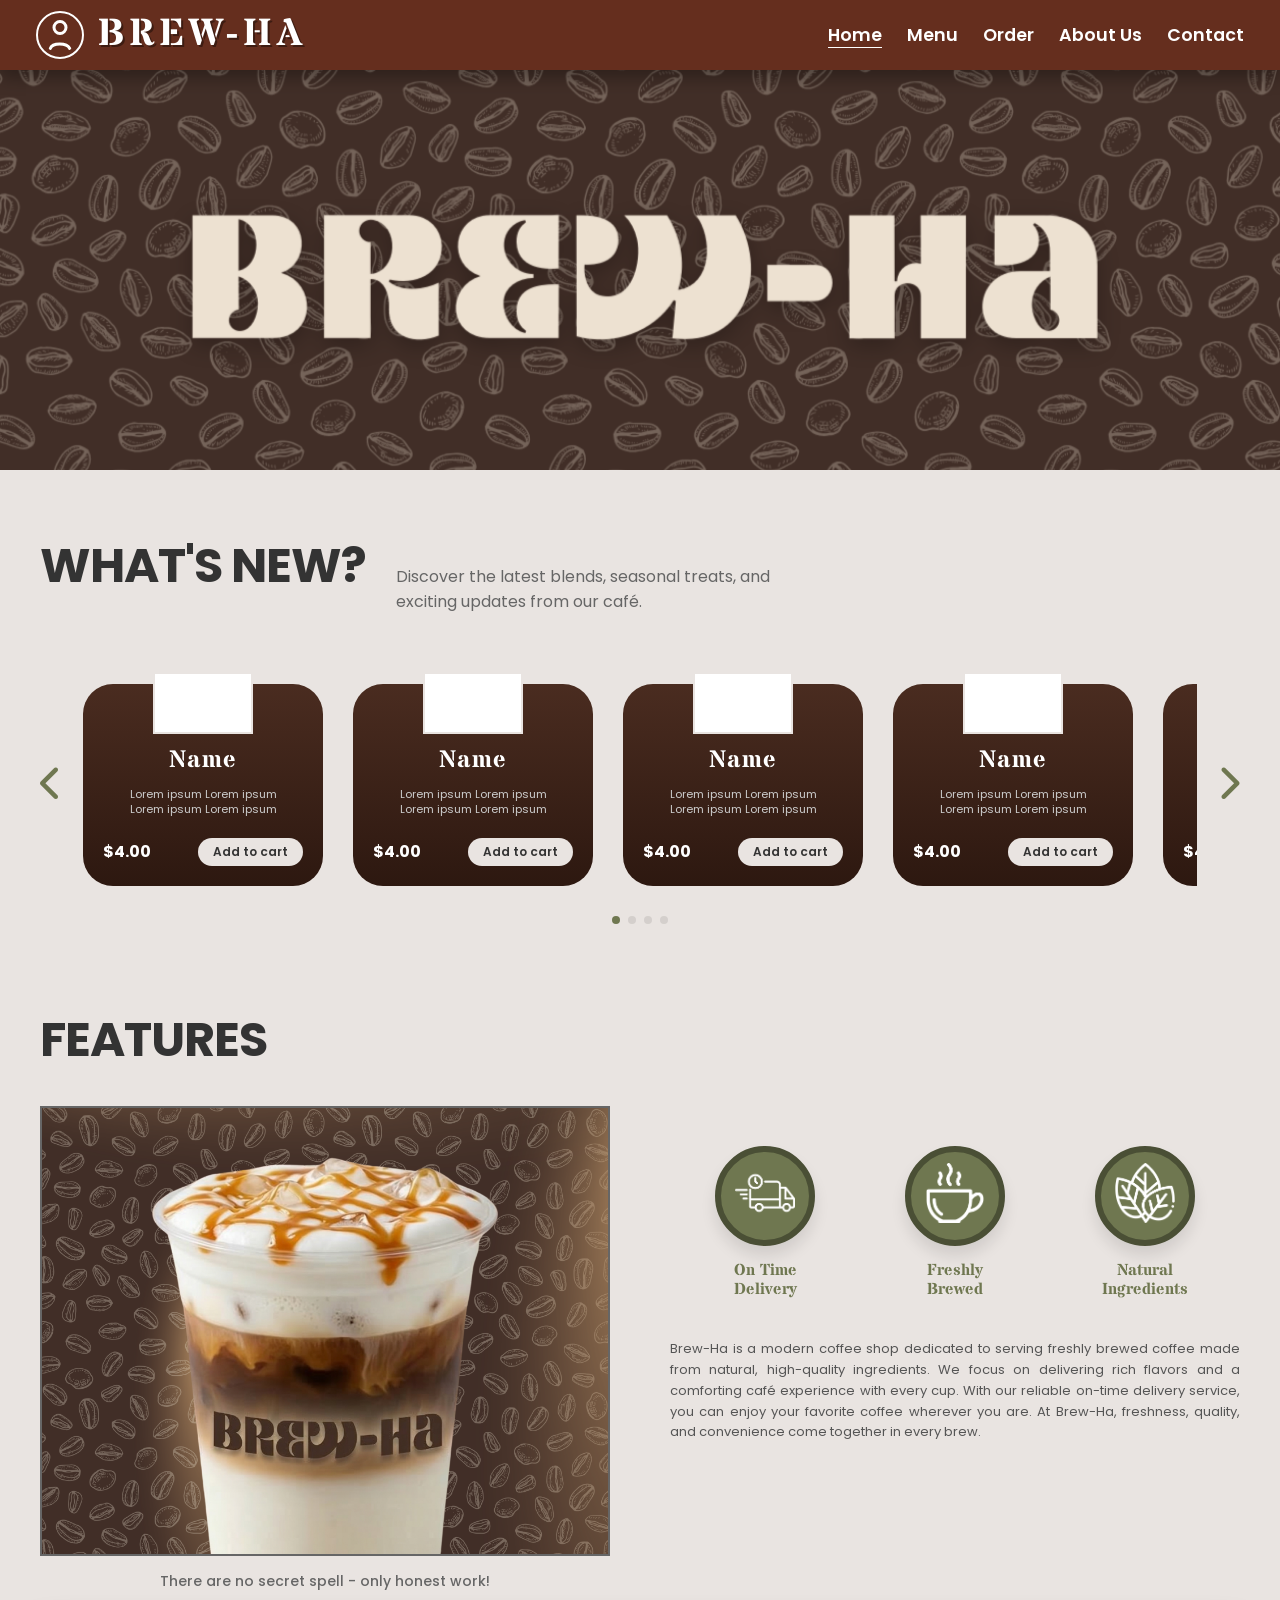
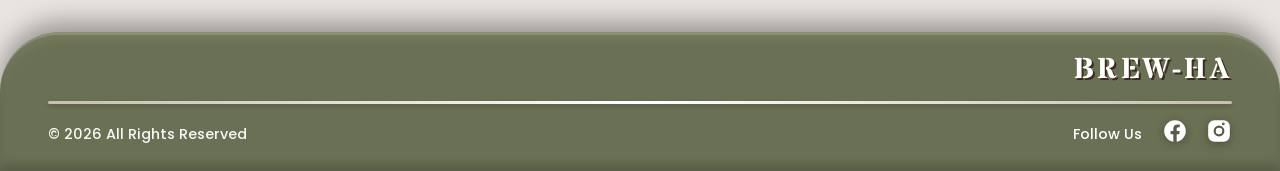
==== index.html @ ecce3dc5 "added home page" ====
<!DOCTYPE html>
<html lang="en">
<head>
<meta charset="UTF-8">
<meta name="viewport" content="width=device-width, initial-scale=1.0">
<title>Brew-Ha Home</title>
<link href="https://fonts.googleapis.com/css2?family=Quicksand:wght@400;600;700&family=Stardos+Stencil:wght@700&family=Poppins:wght@300;400;500;600;700&display=swap" rel="stylesheet">
<link href="https://fonts.googleapis.com/icon?family=Material+Icons" rel="stylesheet">
<link rel="stylesheet" href="https://cdnjs.cloudflare.com/ajax/libs/font-awesome/6.0.0-beta3/css/all.min.css">

<link rel="stylesheet" href="./assets/css/style.css">
</head>
<body>

<nav>
    <div class="nav-left">
        <div class="brand-container">
            <div class="account-dropdown-container" id="accountDropdown">
                <svg class="account-icon" stroke="white" fill="none" stroke-width="2" viewBox="0 0 24 24" stroke-linecap="round" stroke-linejoin="round">
                    <circle cx="12" cy="7" r="4" />
                    <path d="M5.5 21c1.5-4 11-4 13 0" />
                </svg>
                <div class="dropdown-menu" id="dropdownMenu">
                    <a href="#">Logout</a>
                </div>
            </div>
            <a href="index.html" class="brewha-text">BREW-HA</a>
        </div>
    </div>
    <div class="nav-right">
        <a href="index.html" class="active">Home</a>
        <a href="products.html">Menu</a>
        <a href="order.html">Order</a>
        <a href="about.html">About Us</a>
        <a href="contact.html">Contact</a>
    </div>
</nav>


<div class="main-container">

    <div class="hero-section">
    <img src="./assets/img/Header_Home.png" alt="Brew-Ha Hero" class="hero-img">
    </div>  

    <div class="inner-main-container">
    <section class="whats-new-section">
        <div class="whats-new-header">
            <h2>WHAT'S NEW?</h2>
            <p>Discover the latest blends, seasonal treats, and exciting updates from our café.</p>
        </div>
        
        <div class="carousel-wrapper">
            <button class="nav-arrow" onclick="scrollCarousel('left')"><i class="fas fa-chevron-left"></i></button>
            
            <div class="carousel-container" id="whatsNewCarousel">
                
                <div class="product-card">
                    <img src="./assets/img/your-product.png" alt="Product Name" class="product-img">
                    <h3>Name</h3>
                    <p>Lorem ipsum Lorem ipsum<br>Lorem ipsum Lorem ipsum</p>
                    <div class="card-bottom">
                        <span class="price">$4.00</span>
                        <button class="add-btn">Add to cart</button>
                    </div>
                </div>

                <div class="product-card">
                    <img src="Photos/your-product.png" alt="Product Name" class="product-img">
                    <h3>Name</h3>
                    <p>Lorem ipsum Lorem ipsum<br>Lorem ipsum Lorem ipsum</p>
                    <div class="card-bottom">
                        <span class="price">$4.00</span>
                        <button class="add-btn">Add to cart</button>
                    </div>
                </div>

                <div class="product-card">
                    <img src="Photos/your-product.png" alt="Product Name" class="product-img">
                    <h3>Name</h3>
                    <p>Lorem ipsum Lorem ipsum<br>Lorem ipsum Lorem ipsum</p>
                    <div class="card-bottom">
                        <span class="price">$4.00</span>
                        <button class="add-btn">Add to cart</button>
                    </div>
                </div>

                <div class="product-card">
                    <img src="Photos/your-product.png" alt="Product Name" class="product-img">
                    <h3>Name</h3>
                    <p>Lorem ipsum Lorem ipsum<br>Lorem ipsum Lorem ipsum</p>
                    <div class="card-bottom">
                        <span class="price">$4.00</span>
                        <button class="add-btn">Add to cart</button>
                    </div>
                </div>
                
                <div class="product-card">
                    <img src="Photos/your-product.png" alt="Product Name" class="product-img">
                    <h3>Name</h3>
                    <p>Lorem ipsum Lorem ipsum<br>Lorem ipsum Lorem ipsum</p>
                    <div class="card-bottom">
                        <span class="price">$4.00</span>
                        <button class="add-btn">Add to cart</button>
                    </div>
                </div>

            </div>
            
            <button class="nav-arrow" onclick="scrollCarousel('right')"><i class="fas fa-chevron-right"></i></button>
        </div>
        
        <div class="pagination-dots">
            <div class="dot active"></div>
            <div class="dot"></div>
            <div class="dot"></div>
            <div class="dot"></div>
        </div>
    </section>

    <section class="features-section">
        <h2>FEATURES</h2>
        <div class="features-layout">
            <div class="feature-left">
                <img src="./assets/img/Featured_Home.png" alt="Store Features" class="feature-img">
                <p>There are no secret spell - only honest work!</p>
            </div>
            
            <div class="feature-right">
                <div class="feature-icons-row">
                    <div class="icon-item">
                        <div class="icon-circle">
                            <span class="material-icons"><img src="./assets/img/DeliveryIcon.png" alt="On Time Delivery"></span>
                        </div>
                        <span>On Time Delivery</span>
                    </div>
                    <div class="icon-item">
                        <div class="icon-circle">
                            <span class="material-icons"><img src="./assets/img/BrewedIcon.png" alt="Freshly Brewed"></span>
                        </div>
                        <span>Freshly Brewed</span>
                    </div>
                    <div class="icon-item">
                        <div class="icon-circle">
                            <span class="material-icons"><img src="./assets/img/NaturalngIcon.png" alt="Natural Ingredients"></span>
                        </div>
                        <span>Natural Ingredients</span>
                    </div>
                </div>
                
                <p class="feature-description">
                    Brew-Ha is a modern coffee shop dedicated to serving freshly brewed coffee made from natural,
                    high-quality ingredients. We focus on delivering rich flavors and a comforting café experience with every cup.
                    With our reliable on-time delivery service, you can enjoy your favorite coffee wherever you are. At Brew-Ha,
                    freshness, quality, and convenience come together in every brew.
                </p>
            </div>
        </div>
    </section>
    </div>
</div>

<footer>
  <div class="footer-top-row">
    <div class="footer-brewha">BREW-HA</div>
  </div>
  <div class="footer-divider"></div>
  <div class="footer-bottom-row">
    <div class="footer-copyright">© 2026 All Rights Reserved</div>
    <div class="footer-social">
      <span>Follow Us</span>
      <a href="https://www.facebook.com" target="_blank">
        <svg class="footer-social-icon" viewBox="0 0 24 24">
          <path d="M22 12c0-5.523-4.477-10-10-10S2 6.477 2 12c0 4.991 3.657 9.128 8.438 9.877v-6.987h-2.54v-2.89h2.54v-2.205c0-2.507 1.492-3.89 3.777-3.89 1.094 0 2.238.195 2.238.195v2.463h-1.26c-1.243 0-1.63.771-1.63 1.562v1.875h2.773l-.443 2.89h-2.33v6.987C18.343 21.128 22 16.991 22 12z"/>
        </svg>
      </a>
      <a href="https://www.instagram.com" target="_blank">
        <svg class="footer-social-icon" viewBox="0 0 24 24">
          <path d="M7.75 2A5.75 5.75 0 002 7.75v8.5A5.75 5.75 0 007.75 22h8.5A5.75 5.75 0 0022 16.25v-8.5A5.75 5.75 0 0016.25 2h-8.5zM12 7a5 5 0 110 10 5 5 0 010-10zm5.25-1.5a1.25 1.25 0 11-2.5 0 1.25 1.25 0 012.5 0zM12 9a3 3 0 100 6 3 3 0 000-6z"/>
        </svg>
      </a>
    </div>
  </div>
</footer>

<script src="./assets/js/script.js"></script>

</body>
</html>
---- assets/css/style.css ----
* {
    margin: 0;
    padding: 0;
    box-sizing: border-box;
    font-family: 'Poppins', sans-serif;
}

html, body {
    height: 100%;
    margin: 0;
    display: flex;
    flex-direction: column;
}

body {
    background: #e9e4e1;
    color: #333;
    flex: 1;
    display: flex;
    flex-direction: column;
}

/* NAVBAR */
nav {
    background-color: #652e1e;
    height: 70px;
    min-height: 70px;
    padding: 0 36px;
    display: flex;
    justify-content: space-between;
    align-items: center;
    color: white;
    user-select: none;
    box-shadow: 0 8px 16px rgba(0, 0, 0, 0.3);
    z-index: 20;
    width: 100%;
}

.nav-left {
    display: flex;
    align-items: center;
    gap: 16px;
}

.brand-container {
    display: flex;
    align-items: center;
    gap: 14px;
}

.account-dropdown-container {
    position: relative;
    cursor: pointer;
    display: flex;
    align-items: center;
}

.account-icon {
    width: 36px;
    height: 36px;
    stroke: white;
    stroke-width: 2;
    fill: none;
    border-radius: 50%;
    border: 2px solid white;
    padding: 4px;
    box-sizing: content-box;
    transition: transform 0.2s ease, border-color 0.2s;
}

.account-icon:hover {
    transform: scale(1.05);
    border-color: #e6dbce;
}

.brewha-text {
    font-family: 'Stardos Stencil', cursive;
    font-weight: 700;
    font-size: 2.4rem;
    letter-spacing: 0.12em;
    color: white;
    line-height: 1;
    text-transform: uppercase;
    text-shadow: 2px 2px 0 #3d1c12;
    text-decoration: none;
}

.nav-right {
    font-weight: 600;
    font-size: 1.1rem;
    display: flex;
    gap: 25px;
    align-items: center;
}

.nav-right a {
    color: white;
    text-decoration: none;
    transition: color 0.2s;
    display: flex;
    align-items: center;
    gap: 5px;
}

.nav-right a:hover {
    color: #e6dbce;
}

.nav-right a.active {
    text-decoration: underline;
    text-underline-offset: 6px;
}

.icon-link {
    font-size: 1.2rem;
    cursor: pointer;
}

.dropdown-menu {
    position: absolute;
    top: 52px;
    left: 0;
    background: #ffffff;
    border-radius: 20px;
    box-shadow: 0 15px 30px rgba(0, 0, 0, 0.3);
    min-width: 160px;
    display: none;
    flex-direction: column;
    z-index: 30;
    font-weight: 600;
    font-size: 1rem;
    color: #652e1e;
    overflow: hidden;
    border: none;
    animation: fadeIn 0.2s ease;
}

@keyframes fadeIn {
    from { opacity: 0; transform: translateY(-10px); }
    to { opacity: 1; transform: translateY(0); }
}

.dropdown-menu.show {
    display: flex;
}

.dropdown-menu a {
    padding: 14px 24px;
    text-align: left;
    transition: all 0.2s;
    color: #652e1e;
    font-weight: 600;
    letter-spacing: 0.3px;
    border-bottom: 1px solid #f0e8dd;
    display: flex;
    align-items: center;
    gap: 10px;
    text-decoration: none;
}

.dropdown-menu a:last-child {
    border-bottom: none;
}

.dropdown-menu a:hover {
    background-color: #652e1e;
    color: white;
    padding-left: 30px;
}

/* MAIN CONTENT CONTAINER */
.main-container {
    max-width: 1300px;
    margin: 0 auto;
    width: 100%;
    
}

.inner-main-container {
    padding: 0 40px 40px;
}

/* HERO SECTION */
.hero-section {
    width: 100%;
    height: 400px;
    background-color: #6f7750;
    position: relative;
    margin-bottom: 60px;
    display: flex;
    align-items: center;
    justify-content: center;
    overflow: hidden;
}

.hero-img {
    width: 100%;
    height: 100%;
    object-fit: cover;
    object-position: top center;
    position: absolute;
    top: 0;
    left: 0;
    z-index: 0;
}

.hero-text-overlay {
    color: #e9e4e1;
    font-size: 1.5rem;
    font-weight: 600;
    z-index: 1;
    text-align: center;
}

/* WHAT'S NEW SECTION */
.whats-new-section {
    margin-bottom: 80px;
}

.whats-new-header {
    display: flex;
    align-items: baseline;
    gap: 30px;
    margin-bottom: 60px;
}

.whats-new-header h2 {
    font-size: 48px;
    font-weight: 700;
    color: #333;
    text-transform: uppercase;
    letter-spacing: -1px;
}

.whats-new-header p {
    color: #666;
    font-size: 16px;
    max-width: 400px;
}

.carousel-wrapper {
    display: flex;
    align-items: center;
    gap: 20px;
}

.nav-arrow {
    background: transparent;
    border: none;
    font-size: 36px;
    color: #6f7750;
    cursor: pointer;
    transition: transform 0.2s, color 0.2s;
}

.nav-arrow:hover {
    color: #4a4f35;
    transform: scale(1.1);
}

.carousel-container {
    display: flex;
    gap: 30px;
    overflow-x: auto;
    scroll-behavior: smooth;
    scroll-snap-type: x mandatory;
    padding: 10px 0;
    flex: 1;
    scrollbar-width: none;
}

.carousel-container::-webkit-scrollbar {
    display: none;
}

.product-card {
    min-width: 240px;
    background: linear-gradient(to bottom, #4a2c20, #2d1810);
    border-radius: 30px;
    padding: 60px 20px 20px;
    position: relative;
    scroll-snap-align: center;
    display: flex;
    flex-direction: column;
    align-items: center;
    text-align: center;
    color: white;
}

.product-img {
    width: 100px;
    height: 100px;
    object-fit: cover;
    border: 2px solid #e9e4e1;
    position: absolute;
    top: -50px;
    left: 50%;
    transform: translateX(-50%);
    background-color: white;
}

.product-card h3 {
    font-family: 'Stardos Stencil', cursive;
    font-size: 24px;
    margin-bottom: 10px;
    letter-spacing: 1px;
}

.product-card p {
    font-size: 11px;
    color: #ccc;
    margin-bottom: 20px;
    line-height: 1.4;
}

.card-bottom {
    display: flex;
    justify-content: space-between;
    align-items: center;
    width: 100%;
    margin-top: auto;
}

.price {
    font-weight: 700;
    font-size: 16px;
}

.add-btn {
    background: #e9e4e1;
    color: #333;
    border: none;
    padding: 5px 15px;
    border-radius: 20px;
    font-size: 12px;
    font-weight: 600;
    cursor: pointer;
    transition: background 0.2s;
}

.add-btn:hover {
    background: white;
}

.pagination-dots {
    display: flex;
    justify-content: center;
    gap: 8px;
    margin-top: 20px;
}

.dot {
    width: 8px;
    height: 8px;
    border-radius: 50%;
    background: #d4cfcc;
    cursor: pointer;
}

.dot.active {
    background: #6f7750;
}

/* FEATURES SECTION */
.features-section h2 {
    font-size: 48px;
    font-weight: 700;
    color: #333;
    text-transform: uppercase;
    letter-spacing: -1px;
    margin-bottom: 30px;
}

.features-layout {
    display: flex;
    gap: 60px;
    align-items: flex-start;
}

.feature-left {
    flex: 1;
}

.feature-img {
    width: 100%;
    height: 450px;
    object-fit: cover;
    border: 2px solid #666;
    margin-bottom: 15px;
    display: block;
}

.feature-left p {
    font-size: 14px;
    color: #666;
    font-weight: 500;
    text-align: center;
}

.feature-right {
    flex: 1;
    display: flex;
    flex-direction: column;
    gap: 40px;
    padding-top: 40px;
}

.feature-icons-row {
    display: flex;
    justify-content: space-around;
    text-align: center;
}

.icon-item {
    display: flex;
    flex-direction: column;
    align-items: center;
    gap: 15px;
}

.icon-circle {
    width: 100px;
    height: 100px;
    border-radius: 50%;
    background: #6f7750;
    display: flex;
    align-items: center;
    justify-content: center;
    border: 6px solid #4a4f35;
    box-shadow: 0 10px 15px rgba(0,0,0,0.1);
}

.icon-circle .material-icons img {
    font-size: 48px;
    color: white;
    width: 60px;
    
}

.icon-item span {
    font-family: 'Stardos Stencil', cursive;
    color: #6f7750;
    font-size: 16px;
    font-weight: 700;
    width: 100px;
    line-height: 1.2;
}

.feature-description {
    font-size: 13px;
    line-height: 1.6;
    color: #555;
    text-align: justify;
}

/* FOOTER */
footer {
    background-color: #6a7053;
    color: white;
    font-family: 'Quicksand', sans-serif;
    height: 140px;
    border-radius: 60px 60px 0 0;
    display: flex;
    flex-direction: column;
    justify-content: center;
    padding: 18px 48px 20px;
    margin-top: auto;
    width: 100%;
    box-shadow: 0 -10px 24px rgba(0, 0, 0, 0.35), inset 0 4px 12px rgba(255, 255, 255, 0.1), inset 0 -6px 10px rgba(0, 0, 0, 0.2);
    border-top: 3px solid #8a8f6e;
}

.footer-top-row {
    width: 100%;
    display: flex;
    justify-content: flex-end;
    align-items: center;
    margin-bottom: 6px;
}

.footer-brewha {
    font-family: 'Stardos Stencil', cursive;
    font-weight: 700;
    font-size: 1.8rem;
    letter-spacing: 0.12em;
    color: white;
    text-transform: uppercase;
    text-shadow: 2px 2px 0 #3d2c1e;
    line-height: 1.2;
}

.footer-divider {
    width: 100%;
    height: 3px;
    background: linear-gradient(90deg, #c4c1b0, #ffffff, #c4c1b0);
    margin: 8px 0 14px 0;
    border-radius: 3px;
    box-shadow: 0 2px 4px rgba(0,0,0,0.2);
}

.footer-bottom-row {
    width: 100%;
    display: flex;
    justify-content: space-between;
    align-items: center;
}

.footer-copyright {
    font-weight: 500;
    font-size: 0.9rem;
    color: white;
    opacity: 0.95;
}

.footer-social {
    display: flex;
    gap: 18px;
    align-items: center;
}

.footer-social span {
    margin-right: 2px;
    font-weight: 500;
    font-size: 0.9rem;
}

.footer-social-icon {
    width: 26px;
    height: 26px;
    fill: white;
    cursor: pointer;
    transition: all 0.2s;
    filter: drop-shadow(0 2px 4px rgba(0,0,0,0.3));
}

.footer-social-icon:hover {
    fill: #cfc79e;
    transform: scale(1.15) rotate(3deg);
}

@media (max-width: 900px) {
    .whats-new-header {
        flex-direction: column;
        gap: 10px;
    }
    .features-layout {
        flex-direction: column;
    }
    .feature-img {
        height: 300px;
    }
}
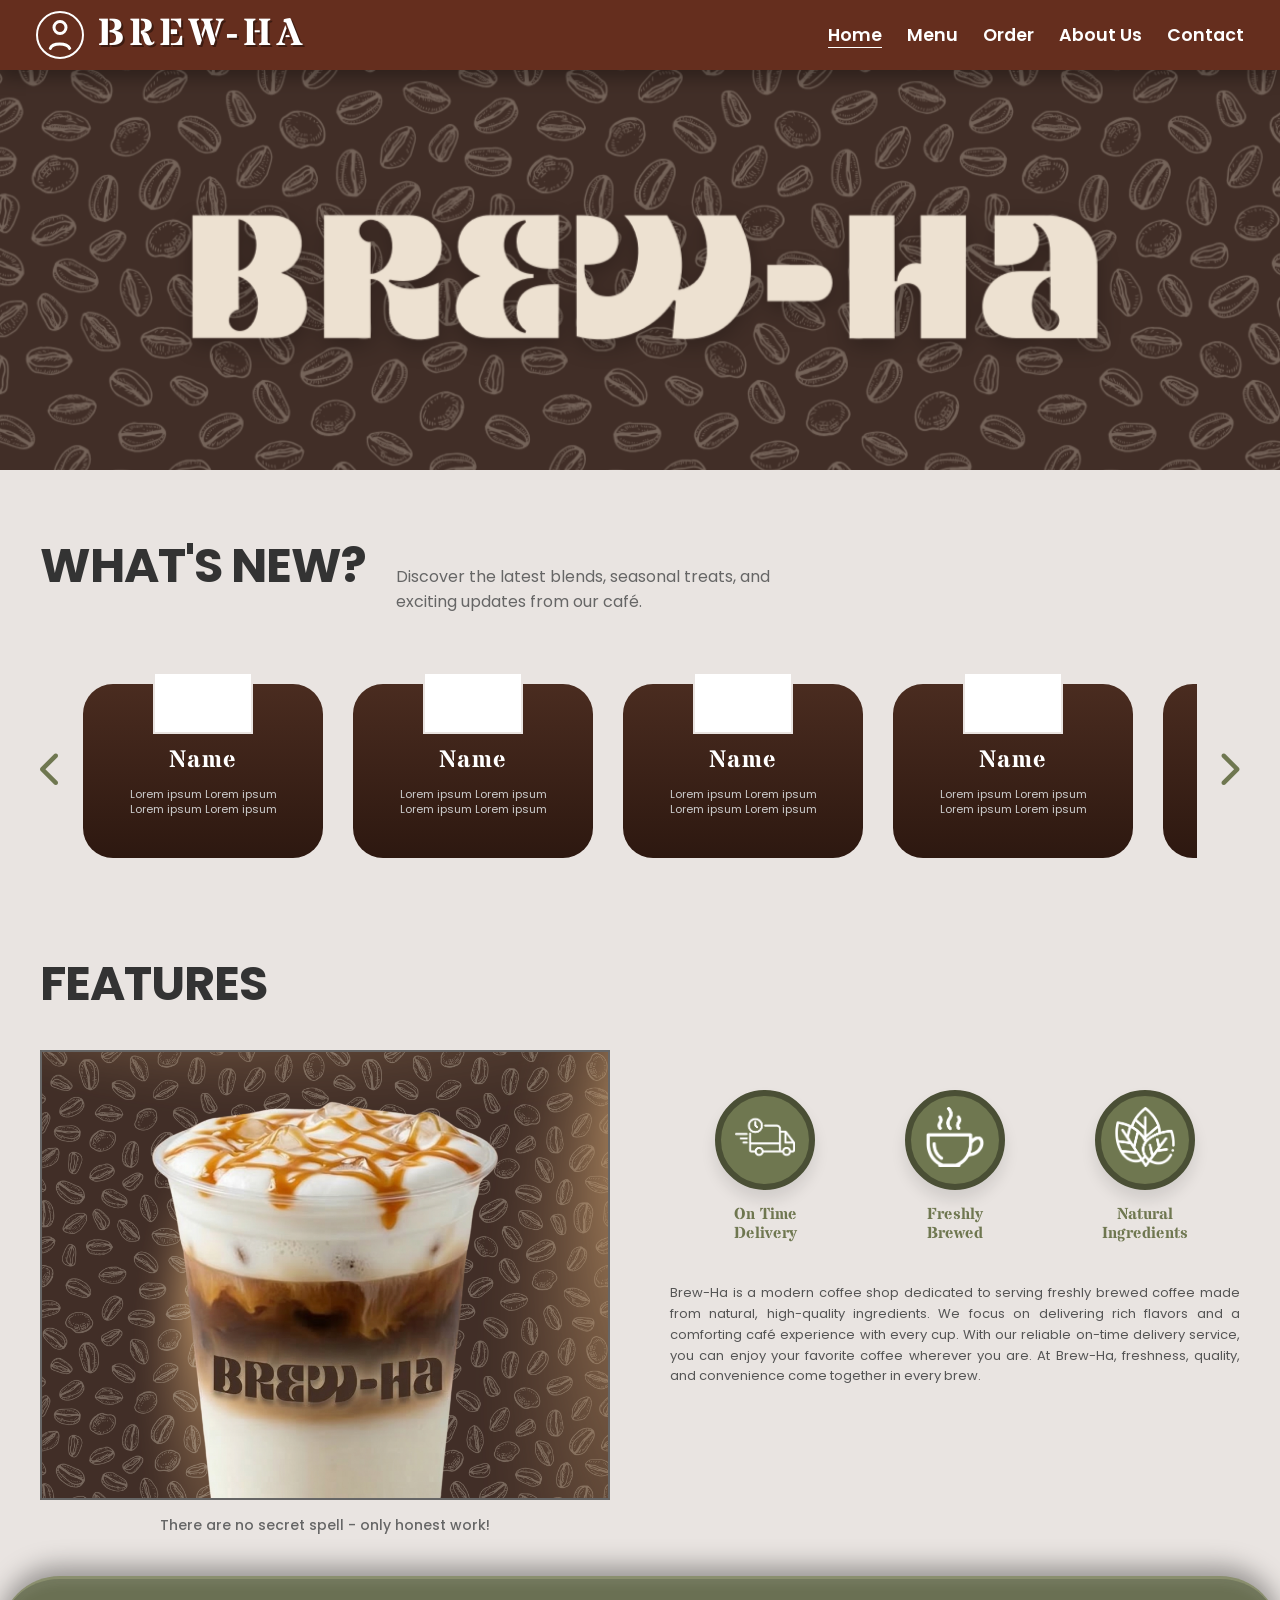
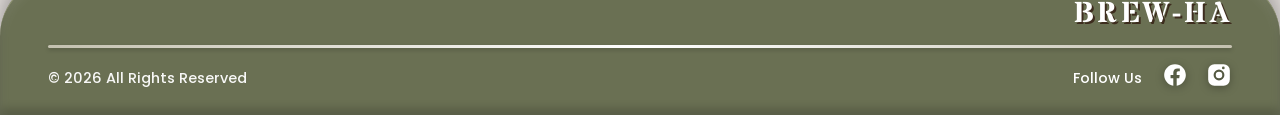
==== commit 8756308c: "Product Catalog backend" ====
--- a/index.html
+++ b/index.html
@@ -29,10 +29,10 @@
     </div>
     <div class="nav-right">
         <a href="index.html" class="active">Home</a>
-        <a href="products.html">Menu</a>
-        <a href="order.html">Order</a>
-        <a href="about.html">About Us</a>
-        <a href="contact.html">Contact</a>
+        <a href="./pages/Product Catalog Page/index.html">Menu</a>
+        <a href="./pages/Cart Page/index.html">Order</a>
+        <a href="./pages/About us Page/index.html">About Us</a>
+        <a href="./pages/Contact Page/index.html">Contact</a>
     </div>
 </nav>
 
@@ -60,8 +60,22 @@
                     <h3>Name</h3>
                     <p>Lorem ipsum Lorem ipsum<br>Lorem ipsum Lorem ipsum</p>
                     <div class="card-bottom">
-                        <span class="price">$4.00</span>
-                        <button class="add-btn">Add to cart</button>
+                        </div>
+                </div>
+
+                <div class="product-card">
+                    <img src="Photos/your-product.png" alt="Product Name" class="product-img">
+                    <h3>Name</h3>
+                    <p>Lorem ipsum Lorem ipsum<br>Lorem ipsum Lorem ipsum</p>
+                    <div class="card-bottom">
+                        </div>
+                </div>
+
+                <div class="product-card">
+                    <img src="Photos/your-product.png" alt="Product Name" class="product-img">
+                    <h3>Name</h3>
+                    <p>Lorem ipsum Lorem ipsum<br>Lorem ipsum Lorem ipsum</p>
+                <div class="card-bottom">
                     </div>
                 </div>
 
@@ -69,29 +83,7 @@
                     <img src="Photos/your-product.png" alt="Product Name" class="product-img">
                     <h3>Name</h3>
                     <p>Lorem ipsum Lorem ipsum<br>Lorem ipsum Lorem ipsum</p>
-                    <div class="card-bottom">
-                        <span class="price">$4.00</span>
-                        <button class="add-btn">Add to cart</button>
-                    </div>
-                </div>
-
-                <div class="product-card">
-                    <img src="Photos/your-product.png" alt="Product Name" class="product-img">
-                    <h3>Name</h3>
-                    <p>Lorem ipsum Lorem ipsum<br>Lorem ipsum Lorem ipsum</p>
-                    <div class="card-bottom">
-                        <span class="price">$4.00</span>
-                        <button class="add-btn">Add to cart</button>
-                    </div>
-                </div>
-
-                <div class="product-card">
-                    <img src="Photos/your-product.png" alt="Product Name" class="product-img">
-                    <h3>Name</h3>
-                    <p>Lorem ipsum Lorem ipsum<br>Lorem ipsum Lorem ipsum</p>
-                    <div class="card-bottom">
-                        <span class="price">$4.00</span>
-                        <button class="add-btn">Add to cart</button>
+                <div class="card-bottom">
                     </div>
                 </div>
                 
@@ -99,9 +91,7 @@
                     <img src="Photos/your-product.png" alt="Product Name" class="product-img">
                     <h3>Name</h3>
                     <p>Lorem ipsum Lorem ipsum<br>Lorem ipsum Lorem ipsum</p>
-                    <div class="card-bottom">
-                        <span class="price">$4.00</span>
-                        <button class="add-btn">Add to cart</button>
+                <div class="card-bottom">
                     </div>
                 </div>
 
@@ -109,14 +99,7 @@
             
             <button class="nav-arrow" onclick="scrollCarousel('right')"><i class="fas fa-chevron-right"></i></button>
         </div>
-        
-        <div class="pagination-dots">
-            <div class="dot active"></div>
-            <div class="dot"></div>
-            <div class="dot"></div>
-            <div class="dot"></div>
-        </div>
-    </section>
+        </section>
 
     <section class="features-section">
         <h2>FEATURES</h2>
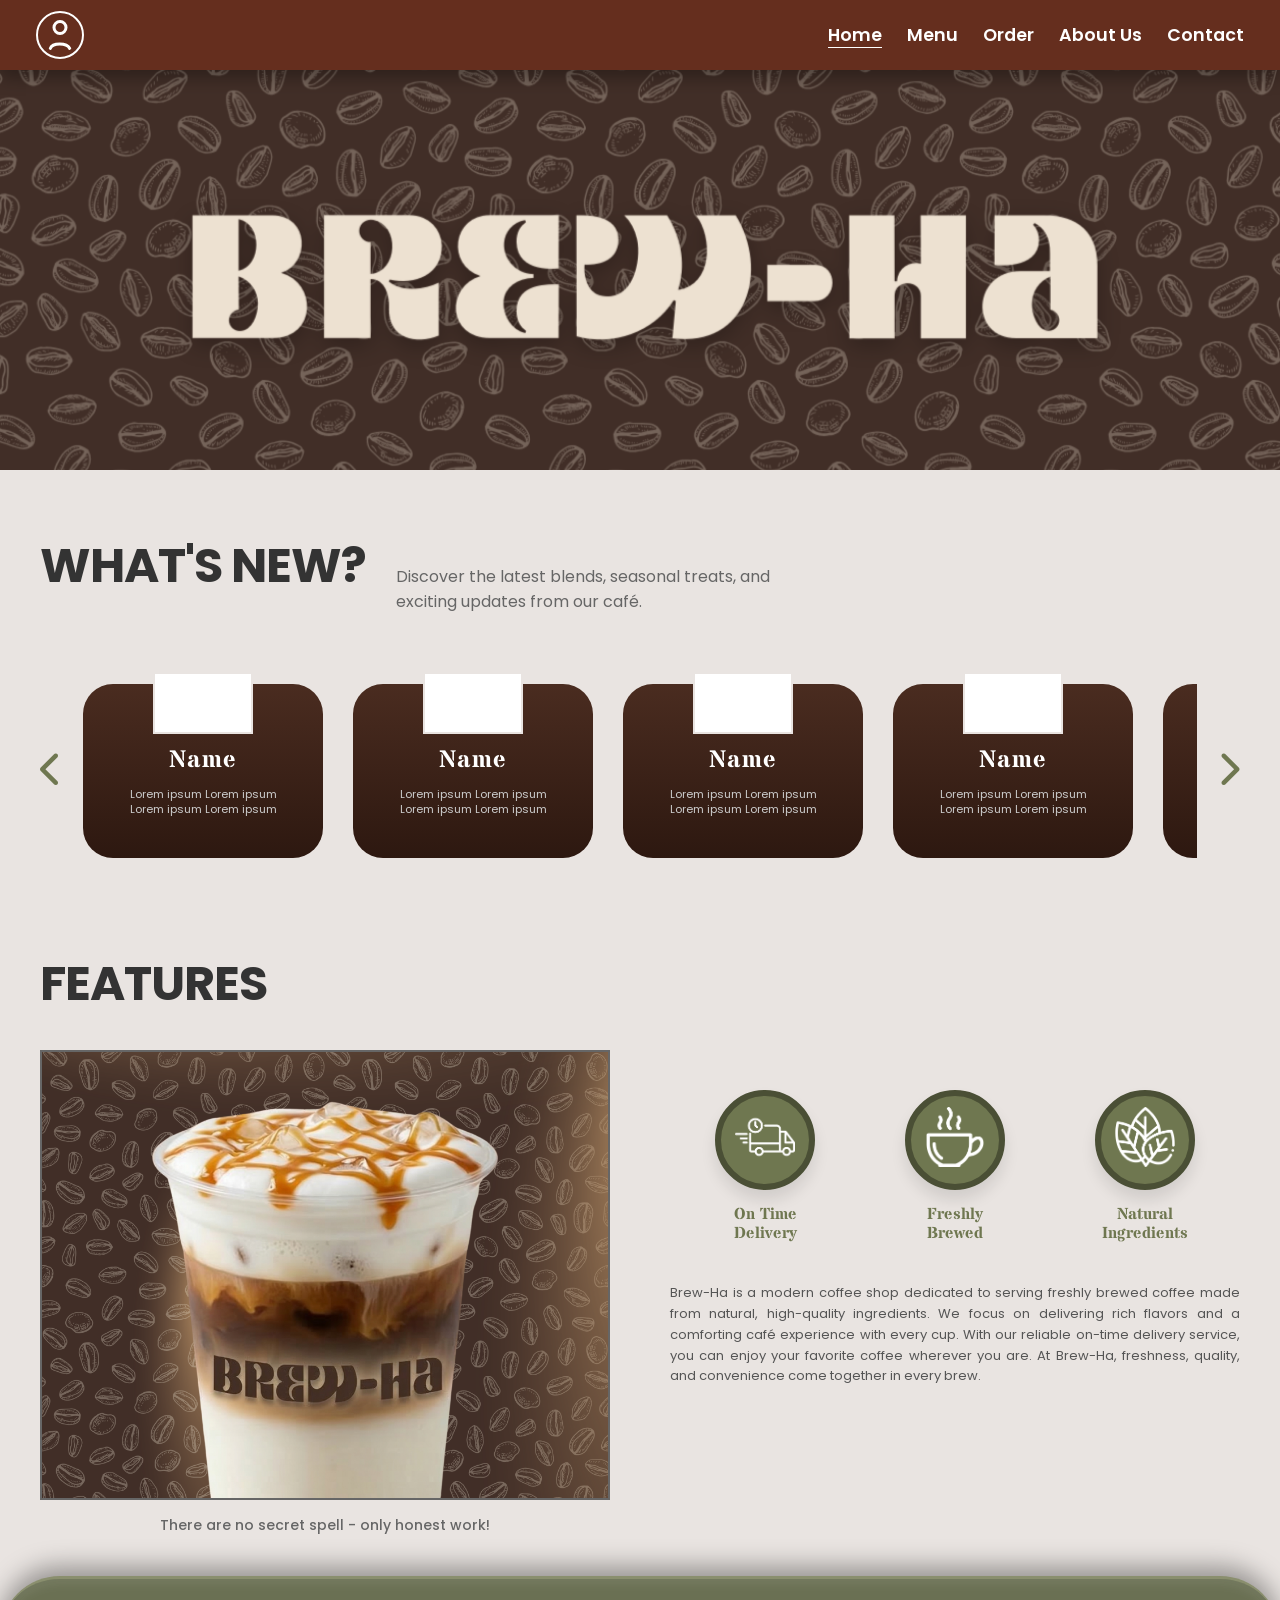
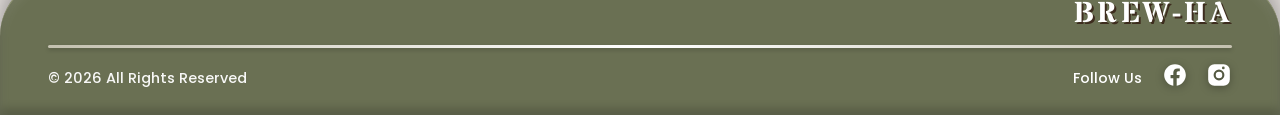
==== commit 53807f3e: "TRY LANG" ====
--- a/index.html
+++ b/index.html
@@ -24,7 +24,7 @@
                     <a href="#">Logout</a>
                 </div>
             </div>
-            <a href="index.html" class="brewha-text">BREW-HA</a>
+            <!-- <a href="index.html" class="brewha-text">BREW-HA</a> -->
         </div>
     </div>
     <div class="nav-right">
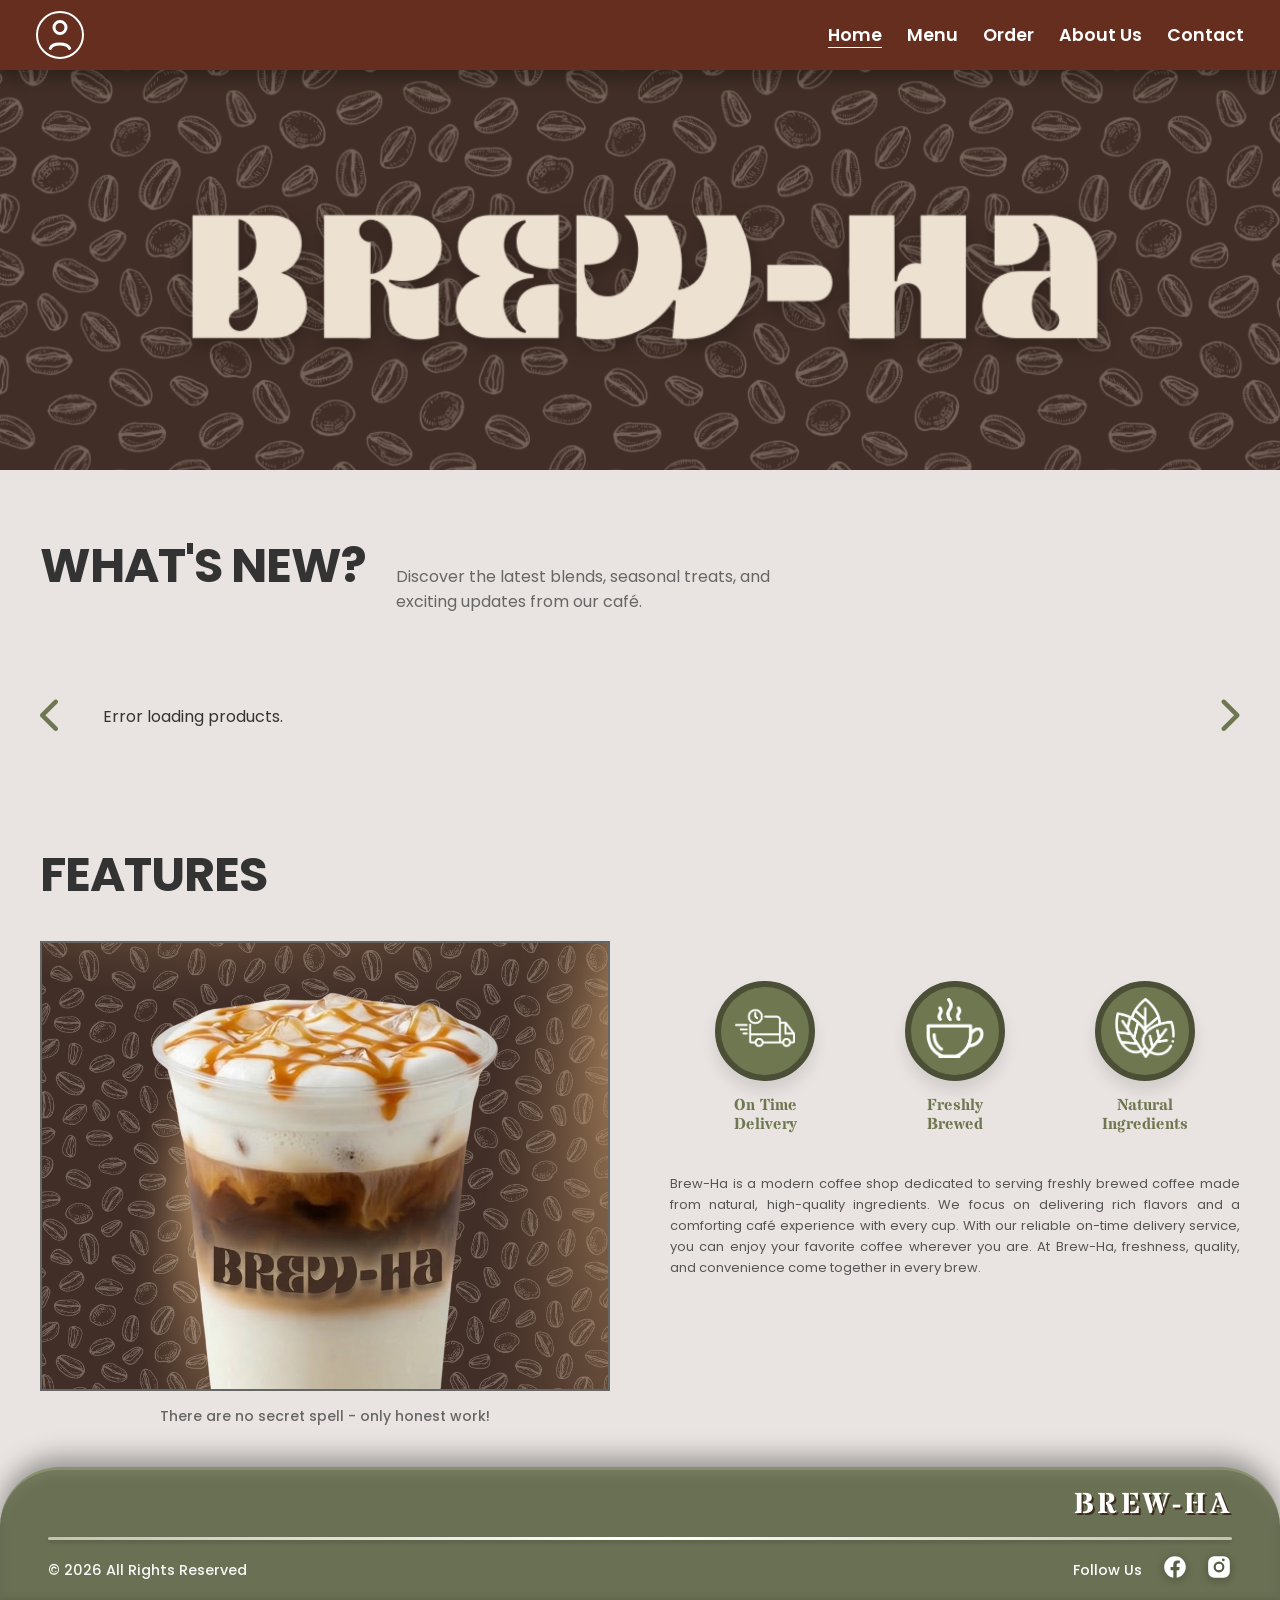
==== commit b9d38041: "Login and Register now okay" ====
--- a/index.html
+++ b/index.html
@@ -7,7 +7,6 @@
 <link href="https://fonts.googleapis.com/css2?family=Quicksand:wght@400;600;700&family=Stardos+Stencil:wght@700&family=Poppins:wght@300;400;500;600;700&display=swap" rel="stylesheet">
 <link href="https://fonts.googleapis.com/icon?family=Material+Icons" rel="stylesheet">
 <link rel="stylesheet" href="https://cdnjs.cloudflare.com/ajax/libs/font-awesome/6.0.0-beta3/css/all.min.css">
-
 <link rel="stylesheet" href="./assets/css/style.css">
 </head>
 <body>
@@ -20,126 +19,82 @@
                     <circle cx="12" cy="7" r="4" />
                     <path d="M5.5 21c1.5-4 11-4 13 0" />
                 </svg>
-                <div class="dropdown-menu" id="dropdownMenu">
-                    <a href="#">Logout</a>
-                </div>
+                <div class="dropdown-menu" id="dropdownMenu"></div>
             </div>
-            <!-- <a href="index.html" class="brewha-text">BREW-HA</a> -->
         </div>
     </div>
+
     <div class="nav-right">
         <a href="index.html" class="active">Home</a>
         <a href="./pages/Product Catalog Page/index.html">Menu</a>
-        <a href="./pages/Cart Page/index.html">Order</a>
+        <a href="./pages/Cart Page/index.html" id="orderLink">Order</a>
         <a href="./pages/About us Page/index.html">About Us</a>
         <a href="./pages/Contact Page/index.html">Contact</a>
     </div>
 </nav>
 
-
 <div class="main-container">
-
     <div class="hero-section">
-    <img src="./assets/img/Header_Home.png" alt="Brew-Ha Hero" class="hero-img">
-    </div>  
+        <img src="./assets/img/Header_Home.png" alt="Brew-Ha Hero" class="hero-img">
+    </div>
 
     <div class="inner-main-container">
-    <section class="whats-new-section">
-        <div class="whats-new-header">
-            <h2>WHAT'S NEW?</h2>
-            <p>Discover the latest blends, seasonal treats, and exciting updates from our café.</p>
-        </div>
-        
-        <div class="carousel-wrapper">
-            <button class="nav-arrow" onclick="scrollCarousel('left')"><i class="fas fa-chevron-left"></i></button>
-            
-            <div class="carousel-container" id="whatsNewCarousel">
-                
-                <div class="product-card">
-                    <img src="./assets/img/your-product.png" alt="Product Name" class="product-img">
-                    <h3>Name</h3>
-                    <p>Lorem ipsum Lorem ipsum<br>Lorem ipsum Lorem ipsum</p>
-                    <div class="card-bottom">
-                        </div>
+        <section class="whats-new-section">
+            <div class="whats-new-header">
+                <h2>WHAT'S NEW?</h2>
+                <p>Discover the latest blends, seasonal treats, and exciting updates from our café.</p>
+            </div>
+
+            <div class="carousel-wrapper">
+                <button class="nav-arrow" onclick="scrollCarousel('left')"><i class="fas fa-chevron-left"></i></button>
+
+                <div class="carousel-container" id="whatsNewCarousel">
+                    <!-- Random products from database -->
                 </div>
 
-                <div class="product-card">
-                    <img src="Photos/your-product.png" alt="Product Name" class="product-img">
-                    <h3>Name</h3>
-                    <p>Lorem ipsum Lorem ipsum<br>Lorem ipsum Lorem ipsum</p>
-                    <div class="card-bottom">
-                        </div>
+                <button class="nav-arrow" onclick="scrollCarousel('right')"><i class="fas fa-chevron-right"></i></button>
+            </div>
+        </section>
+
+        <section class="features-section">
+            <h2>FEATURES</h2>
+            <div class="features-layout">
+                <div class="feature-left">
+                    <img src="./assets/img/Featured_Home.png" alt="Store Features" class="feature-img">
+                    <p>There are no secret spell - only honest work!</p>
                 </div>
 
-                <div class="product-card">
-                    <img src="Photos/your-product.png" alt="Product Name" class="product-img">
-                    <h3>Name</h3>
-                    <p>Lorem ipsum Lorem ipsum<br>Lorem ipsum Lorem ipsum</p>
-                <div class="card-bottom">
+                <div class="feature-right">
+                    <div class="feature-icons-row">
+                        <div class="icon-item">
+                            <div class="icon-circle">
+                                <span class="material-icons"><img src="./assets/img/DeliveryIcon.png" alt="On Time Delivery"></span>
+                            </div>
+                            <span>On Time Delivery</span>
+                        </div>
+                        <div class="icon-item">
+                            <div class="icon-circle">
+                                <span class="material-icons"><img src="./assets/img/BrewedIcon.png" alt="Freshly Brewed"></span>
+                            </div>
+                            <span>Freshly Brewed</span>
+                        </div>
+                        <div class="icon-item">
+                            <div class="icon-circle">
+                                <span class="material-icons"><img src="./assets/img/NaturalngIcon.png" alt="Natural Ingredients"></span>
+                            </div>
+                            <span>Natural Ingredients</span>
+                        </div>
                     </div>
+
+                    <p class="feature-description">
+                        Brew-Ha is a modern coffee shop dedicated to serving freshly brewed coffee made from natural,
+                        high-quality ingredients. We focus on delivering rich flavors and a comforting café experience with every cup.
+                        With our reliable on-time delivery service, you can enjoy your favorite coffee wherever you are. At Brew-Ha,
+                        freshness, quality, and convenience come together in every brew.
+                    </p>
                 </div>
-
-                <div class="product-card">
-                    <img src="Photos/your-product.png" alt="Product Name" class="product-img">
-                    <h3>Name</h3>
-                    <p>Lorem ipsum Lorem ipsum<br>Lorem ipsum Lorem ipsum</p>
-                <div class="card-bottom">
-                    </div>
-                </div>
-                
-                <div class="product-card">
-                    <img src="Photos/your-product.png" alt="Product Name" class="product-img">
-                    <h3>Name</h3>
-                    <p>Lorem ipsum Lorem ipsum<br>Lorem ipsum Lorem ipsum</p>
-                <div class="card-bottom">
-                    </div>
-                </div>
-
             </div>
-            
-            <button class="nav-arrow" onclick="scrollCarousel('right')"><i class="fas fa-chevron-right"></i></button>
-        </div>
         </section>
-
-    <section class="features-section">
-        <h2>FEATURES</h2>
-        <div class="features-layout">
-            <div class="feature-left">
-                <img src="./assets/img/Featured_Home.png" alt="Store Features" class="feature-img">
-                <p>There are no secret spell - only honest work!</p>
-            </div>
-            
-            <div class="feature-right">
-                <div class="feature-icons-row">
-                    <div class="icon-item">
-                        <div class="icon-circle">
-                            <span class="material-icons"><img src="./assets/img/DeliveryIcon.png" alt="On Time Delivery"></span>
-                        </div>
-                        <span>On Time Delivery</span>
-                    </div>
-                    <div class="icon-item">
-                        <div class="icon-circle">
-                            <span class="material-icons"><img src="./assets/img/BrewedIcon.png" alt="Freshly Brewed"></span>
-                        </div>
-                        <span>Freshly Brewed</span>
-                    </div>
-                    <div class="icon-item">
-                        <div class="icon-circle">
-                            <span class="material-icons"><img src="./assets/img/NaturalngIcon.png" alt="Natural Ingredients"></span>
-                        </div>
-                        <span>Natural Ingredients</span>
-                    </div>
-                </div>
-                
-                <p class="feature-description">
-                    Brew-Ha is a modern coffee shop dedicated to serving freshly brewed coffee made from natural,
-                    high-quality ingredients. We focus on delivering rich flavors and a comforting café experience with every cup.
-                    With our reliable on-time delivery service, you can enjoy your favorite coffee wherever you are. At Brew-Ha,
-                    freshness, quality, and convenience come together in every brew.
-                </p>
-            </div>
-        </div>
-    </section>
     </div>
 </div>
 
@@ -167,6 +122,5 @@
 </footer>
 
 <script src="./assets/js/script.js"></script>
-
 </body>
 </html>
